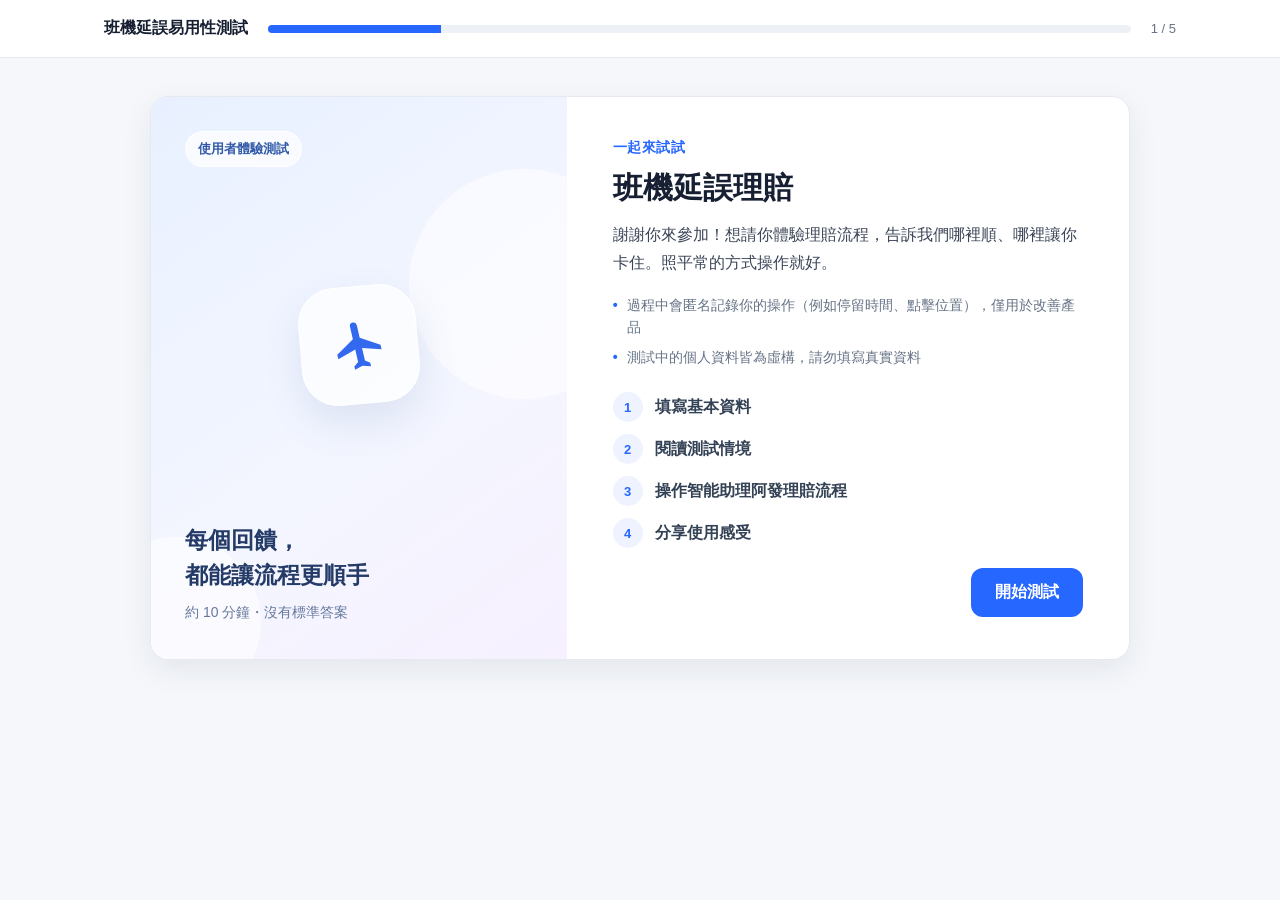
==== public/index.html @ a3221aa2 "Swap task detail sections and clarify OTP code" ====
<!doctype html>
<html lang="zh-Hant">
<head>
  <meta charset="utf-8" />
  <meta name="viewport" content="width=device-width,initial-scale=1,viewport-fit=cover" />
  <title>班機延誤｜線上易用性測試</title>
  <style>
    :root{
      --bg:#f5f7fb; --card:#fff; --text:#172033; --muted:#687386;
      --line:#e6eaf0; --brand:#2667ff; --brand2:#1f56d8; --danger:#d92d20;
      --radius:18px; --shadow:0 10px 30px rgba(23,32,51,.08);
    }
    *{box-sizing:border-box}
    body{margin:0;font-family:-apple-system,BlinkMacSystemFont,"Segoe UI","Noto Sans TC",sans-serif;background:var(--bg);color:var(--text)}
    .shell{min-height:90vh;display:flex;flex-direction:column}
    header{background:#fff;border-bottom:1px solid var(--line);position:sticky;top:0;z-index:20}
    .top{max-width:1120px;margin:auto;padding:18px 24px;display:flex;gap:20px;align-items:center}
    .brand{font-weight:800;white-space:nowrap}
    .progress{height:8px;background:#edf1f6;border-radius:999px;overflow:hidden;flex:1}
    .progress>i{display:block;height:100%;background:var(--brand);width:20%;transition:.25s}
    .stepText{font-size:13px;color:var(--muted);white-space:nowrap}
    main{width:min(1120px,calc(100% - 32px));margin:28px auto 52px}
    .card{background:var(--card);border:1px solid var(--line);border-radius:var(--radius);box-shadow:var(--shadow);padding:32px}
    .welcomeCard{max-width:980px;margin:10px auto;padding:0;display:grid;grid-template-columns:.85fr 1.15fr;overflow:hidden}
    .welcomeVisual{position:relative;isolation:isolate;min-height:430px;padding:34px;display:flex;flex-direction:column;justify-content:space-between;overflow:hidden;background:linear-gradient(145deg,#e8f0ff 0%,#f3f6ff 55%,#f7f1ff 100%)}
    .welcomeVisual:before,.welcomeVisual:after{content:"";position:absolute;z-index:-1;border-radius:50%;background:rgba(255,255,255,.58)}
    .welcomeVisual:before{width:230px;height:230px;right:-72px;top:72px}
    .welcomeVisual:after{width:170px;height:170px;left:-60px;bottom:-48px}
    .welcomeVisualLabel{width:max-content;padding:8px 12px;border:1px solid rgba(255,255,255,.85);border-radius:999px;background:rgba(255,255,255,.7);color:#3159a8;font-size:13px;font-weight:700}
    .welcomePlane{width:118px;height:118px;margin:auto;display:grid;place-items:center;border:1px solid rgba(255,255,255,.9);border-radius:36px;background:rgba(255,255,255,.72);box-shadow:0 18px 40px rgba(56,91,160,.12);transform:rotate(-5deg)}
    .welcomePlane svg{width:56px;height:56px;fill:#3269ef;transform:rotate(-8deg)}
    .welcomeVisualText{margin:0;font-size:23px;font-weight:800;line-height:1.5;color:#243b68}
    .welcomeVisualMeta{margin:8px 0 0;color:#66799d;font-size:14px}
    .welcomeContent{padding:42px 46px;display:flex;flex-direction:column}
    .welcomeEyebrow{margin-bottom:12px;color:var(--brand);font-size:14px;font-weight:800;letter-spacing:.04em}
    .welcomeContent h1{font-size:30px;margin:0 0 14px}
    .welcomeContent>p:not(.consentNote){margin:0;line-height:1.8}
    .welcomeSteps{list-style:none;padding:0;margin:24px 0 0;display:grid;gap:12px}
    .welcomeSteps li{display:flex;align-items:center;gap:12px;color:#344256;font-weight:600}
    .welcomeSteps span{width:30px;height:30px;flex:none;display:grid;place-items:center;border-radius:50%;background:#eef3ff;color:var(--brand);font-size:13px;font-weight:800}
    .welcomeNotices{list-style:none;margin:16px 0 0;padding:0;display:grid;gap:7px;color:#667386;font-size:14px;line-height:1.6}
    .welcomeNotices li{position:relative;padding-left:14px}
    .welcomeNotices li:before{content:"•";position:absolute;left:0;color:var(--brand);font-weight:800}
    .welcomeContent .consentNote{margin:16px 0 0;font-size:13px}
    .welcomeContent .actions{margin-top:auto;padding-top:20px}
    .welcomeContent .primary{padding:14px 24px}
    .page{display:none}.page.active{display:block}
    h1{font-size:32px;line-height:1.25;margin:0 0 12px} h2{font-size:22px;margin:0 0 18px}
    p{line-height:1.8;color:#3b4658}
    .muted{color:var(--muted)}
    .notice{background:#f7f9fc;border:1px solid var(--line);padding:18px 20px;border-radius:14px;margin:22px 0}
    .noticeHeader{display:flex;justify-content:space-between;align-items:center;gap:12px}
    .noticeHeader button{flex:none;border-radius:999px;padding:8px 13px;font-size:13px;white-space:nowrap}
    .applicationFillStatus{margin:8px 0 0;font-size:12px;color:var(--muted)}
    .consentNote{font-size:14px;margin:20px 0 0;color:var(--muted)}
    .page[data-page="2"] .field{margin:0}
    .page[data-page="2"] .grid{gap:16px}
    .page[data-page="2"] .grid + .field,
    .page[data-page="2"] .field + .grid{margin-top:16px}
    .surveyGrid{display:grid;grid-template-columns:1fr;gap:20px}
    .surveyQuestion{min-width:0;margin:0;padding:0;border:0}
    .surveyQuestion legend{margin-bottom:9px;font-weight:700;font-size:15px;line-height:1.55}
    .surveyQuestion legend .questionNumber{color:var(--brand);margin-right:5px}
    .surveyOptions{display:grid;grid-template-columns:1fr;gap:8px}
    .surveyOptions>label,.surveyOptionWithDetails>label{display:flex;width:100%;align-items:center;gap:10px;margin:0;padding:11px 14px;border:1px solid var(--line);border-radius:12px;background:#fff;font-size:14px;font-weight:500;line-height:1.45;cursor:pointer}
    .surveyOptionWithDetails{display:grid;gap:8px}
    .surveyOptions input{width:auto;margin:0;accent-color:var(--brand)}
    .surveyQuestion--wide{grid-column:1/-1}
    .surveyConditional[hidden]{display:none}
    .surveyOtherWrap{margin-top:10px;max-width:440px}
    .surveyOptionWithDetails .surveyOtherWrap{margin:0 0 0 28px}
    .surveyOtherWrap label{display:block;margin-bottom:6px;font-size:13px;color:var(--muted)}
    .surveyOtherWrap input{width:100%;padding:10px 12px;border:1px solid var(--line);border-radius:10px;background:#fff;color:var(--ink);font:inherit}
    .surveyOtherWrap input:focus{outline:2px solid #9fc3ff;border-color:var(--brand)}
    .applicationGrid{display:flex;flex-direction:column;gap:8px;margin-top:12px}
    .applicationItem{display:flex;gap:8px;align-items:baseline;min-width:0;line-height:1.55}
    .applicationItem>span{flex:none;white-space:nowrap}
    .applicationItem b{min-width:0;font-weight:700;overflow-wrap:anywhere}
    .sampleData{margin-top:14px;padding-top:12px;border-top:1px solid var(--line)}
    .sampleDataTitle{display:block;margin-bottom:8px}
    .taskDataToolbar{display:flex;justify-content:space-between;align-items:center;gap:12px;flex-wrap:wrap;margin:16px 0 8px}
    .taskDetailsToggle{display:inline-flex;align-items:center;padding:6px 0;border:0;background:transparent;color:var(--brand);font:inherit;font-weight:700;cursor:pointer}
    .taskDetailsToggle::before{content:"›";display:inline-block;margin-right:8px;font-size:22px;line-height:1;transition:transform .18s ease}
    .taskDetailsToggle[aria-expanded="true"]::before{transform:rotate(90deg)}
    .autofillActions{display:flex;align-items:center;justify-content:flex-end;flex-wrap:wrap;gap:8px}
    .autofillActions>button{flex:none;border-radius:999px;padding:9px 14px;font-size:13px;white-space:nowrap}
    .taskDetailsToggle:focus-visible{outline:2px solid var(--brand);outline-offset:3px;border-radius:5px}
    #personalDataContent[hidden]{display:none}
    #applicationFillStatus:empty{display:none}
    .srOnly{position:absolute;width:1px;height:1px;padding:0;margin:-1px;overflow:hidden;clip:rect(0,0,0,0);white-space:nowrap;border:0}
    .scenarioCard{max-width:700px;margin:0 auto;border-radius:32px}
    .scenarioEyebrow{display:inline-flex;margin-bottom:10px;color:var(--brand);font-size:13px;font-weight:800;letter-spacing:.04em}
    .scenarioCard h1{font-size:28px}
    .scenarioSection+.scenarioSection{margin-top:18px;border-top:1px solid var(--line);padding-top:14px}
    .scenarioSection h2{margin:0 0 6px;color:var(--brand);font-size:16px}
    .scenarioSection p{margin:0 0 10px}
    .scenarioSection p:last-child{margin-bottom:0}
    .operationTipCompletion{color:var(--brand);font-weight:700}
    .scenarioCountdown{min-height:22px;margin:18px 0 -14px;color:var(--brand);font-size:14px;font-weight:700;text-align:right}
    .scenarioCard #beginTaskBtn:disabled{background:#e7ebf2;color:#8590a2;opacity:1;cursor:not-allowed}
    .scenarioCard p{font-size:16px;line-height:1.9}
    .taskBackground{margin:0 0 12px;border-bottom:1px solid var(--line);padding-bottom:14px}
    .taskBackground summary{cursor:pointer;color:var(--brand);font-weight:700}
    .taskBackground[open] summary{margin-bottom:10px}
    .taskBriefCard{width:100%;max-width:560px;margin:0 auto 16px;border-radius:32px}
    .flowCard{width:100%;max-width:560px;margin:0 auto;padding:0;border:0;background:transparent;box-shadow:none}
    .flowInstructions{margin:0 0 18px}
    .actions{display:flex;justify-content:flex-end;gap:12px;margin-top:28px}
    button{border:0;border-radius:12px;padding:13px 20px;font-size:16px;font-weight:700;cursor:pointer}
    .primary{background:var(--brand);color:#fff}.primary:hover{background:var(--brand2)}
    .secondary{background:#eef3ff;color:var(--brand)}
    .ghost{background:#fff;border:1px solid var(--line);color:var(--text)}
    .danger{background:#fff2f1;color:var(--danger);border:1px solid #ffd5d2}
    label{font-weight:700;font-size:15px;display:block;margin-bottom:8px}
    .field{margin:20px 0}
    input,select,textarea{width:100%;border:1px solid #dfe4eb;border-radius:12px;padding:13px 14px;font-size:16px;background:#fff;color:var(--text)}
    select{
      -webkit-appearance:none;
      appearance:none;
      padding-left:24px;
      padding-right:48px;
      background-image:url("data:image/svg+xml,%3Csvg xmlns='http://www.w3.org/2000/svg' width='16' height='16' viewBox='0 0 24 24' fill='none' stroke='%23172033' stroke-width='2' stroke-linecap='round' stroke-linejoin='round'%3E%3Cpath d='m6 9 6 6 6-6'/%3E%3C/svg%3E");
      background-repeat:no-repeat;
      background-position:right 24px center;
      background-size:16px 16px;
    }
    textarea{min-height:110px;resize:vertical}
    .grid{display:grid;grid-template-columns:1fr 1fr;gap:10px}
    .radioRow{display:flex;gap:10px;flex-wrap:wrap}
    .radioRow label{font-weight:500;border:1px solid var(--line);padding:10px 14px;border-radius:12px;cursor:pointer;background:#fff}
    .radioRow input{width:auto;margin-right:6px}
    .taskLayout{display:grid;grid-template-columns:320px minmax(420px,1fr);gap:28px;align-items:start}
    .taskBrief{position:sticky;top:92px}
    .taskTag{display:inline-flex;align-items:center;background:#edf3ff;color:var(--brand);padding:7px 10px;border-radius:999px;font-weight:800;font-size:13px}
    .phoneWrap{display:flex;width:100%;min-width:0;justify-content:center}
    .phone{display:block;width:100%;max-width:none;min-width:0;flex:0 0 100%;height:auto;aspect-ratio:393/852;background:#fff;border:1px solid rgba(35,54,90,.1);border-radius:32px;box-shadow:0 22px 48px rgba(35,54,90,.2),0 4px 12px rgba(35,54,90,.1);overflow:hidden;position:relative}
    .phone:before{display:none}
    iframe{display:block;width:100%;height:100%;border:0;border-radius:inherit;background:#fff}
    .taskActions{grid-column:1/-1;display:flex;align-items:center;justify-content:space-between;gap:12px;width:100%;max-width:560px;margin:0 auto 24px;padding:12px 24px calc(12px + env(safe-area-inset-bottom));background:#fff;border:1px solid var(--line);border-radius:999px;box-shadow:var(--shadow)}
    .taskNavActions{display:flex;align-items:center;gap:8px}
    .taskActions button{border-radius:999px;padding:11px 18px;font-size:14px}
    .scale{display:grid;gap:7px}
    .scaleBounds{display:flex;justify-content:space-between;gap:12px;color:var(--muted);font-size:12px;font-weight:600;line-height:1.4}
    .scaleBounds span:last-child{text-align:right}
    .scaleOptions{display:grid;grid-template-columns:repeat(7,minmax(0,1fr));overflow:hidden;border:1px solid var(--brand);border-radius:5px}
    .scaleOptions label{position:relative;display:grid;place-items:center;min-width:0;height:40px;margin:0;padding:0;border:0;border-right:1px solid var(--brand);border-radius:0;background:#fff;color:var(--text);font-size:15px;font-weight:600;cursor:pointer}
    .scaleOptions label:last-child{border-right:0}
    .scaleOptions input{position:absolute;width:1px;height:1px;margin:0;padding:0;opacity:0}
    .scaleOptions label:has(input:checked){background:var(--brand);color:#fff}
    .scaleOptions label:focus-within{outline:2px solid var(--brand2);outline-offset:-3px}
    .hidden{display:none!important}
    .statusPill{display:inline-flex;padding:7px 10px;border-radius:999px;background:#f1f5f9;color:#475569;font-size:13px;font-weight:800}
    .taskActions button:disabled{opacity:.55;cursor:wait}
    @media(max-width:850px){
      .taskLayout{grid-template-columns:1fr}.taskBrief{position:static}.phone{width:100%;height:auto;aspect-ratio:393/852}.taskActions{grid-column:1;width:100%;margin:0 auto 24px;padding:12px 24px calc(12px + env(safe-area-inset-bottom))}
      .grid{grid-template-columns:1fr}.surveyGrid{grid-template-columns:1fr;gap:18px}.surveyQuestion--wide{grid-column:auto}.card{padding:22px}.flowCard{padding:0}.top{padding:14px 16px}h1{font-size:27px}
      .welcomeCard{grid-template-columns:1fr;margin:0 auto;padding:0}
      .welcomeVisual{min-height:230px;padding:22px 24px;display:grid;grid-template-columns:88px 1fr;grid-template-rows:auto 1fr;column-gap:18px;align-items:center}
      .welcomeVisualLabel{grid-column:1/-1;margin-bottom:16px}
      .welcomePlane{width:82px;height:82px;margin:0;border-radius:26px;grid-row:2}
      .welcomePlane svg{width:42px;height:42px}
      .welcomeVisualCopy{grid-column:2;grid-row:2}
      .welcomeVisualText{font-size:19px}
      .welcomeVisualMeta{font-size:13px}
      .welcomeContent{padding:28px 24px}
      .welcomeContent h1{font-size:26px}
      .welcomeContent .actions{margin-top:22px}
      .applicationGrid{gap:8px}
      .applicationItem{gap:4px;font-size:14px}
    }
    @media(max-width:560px){.taskActions{gap:8px;padding-left:12px;padding-right:12px}.taskNavActions{gap:6px}.taskActions button{padding:9px 10px;font-size:12px}.taskDataToolbar{align-items:flex-start;gap:8px}.taskDetailsToggle{font-size:13px}.autofillActions{width:100%;justify-content:flex-start;gap:6px}.autofillActions>button{padding:8px 10px;font-size:12px}}
  </style>
  <script src="config.js"></script>
</head>
<body>
<div class="shell">
<header>
  <div class="top">
    <div class="brand">班機延誤易用性測試</div>
    <div class="progress"><i id="progressBar"></i></div>
    <div class="stepText" id="stepText">1 / 5</div>
  </div>
</header>

<main>
  <section class="page active" data-page="1">
    <div class="card welcomeCard">
      <div class="welcomeVisual" aria-hidden="true">
        <span class="welcomeVisualLabel">使用者體驗測試</span>
        <div class="welcomePlane">
          <svg viewBox="0 0 24 24"><path d="M21 16v-2l-8-5V3.5a1.5 1.5 0 0 0-3 0V9l-8 5v2l8-2.5V19l-2 1.5V22l3.5-1 3.5 1v-1.5L13 19v-5.5L21 16z"/></svg>
        </div>
        <div class="welcomeVisualCopy">
          <p class="welcomeVisualText">每個回饋，<br>都能讓流程更順手</p>
          <p class="welcomeVisualMeta">約 10 分鐘・沒有標準答案</p>
        </div>
      </div>
      <div class="welcomeContent">
        <span class="welcomeEyebrow">一起來試試</span>
        <h1>班機延誤理賠</h1>
        <p>謝謝你來參加！想請你體驗理賠流程，告訴我們哪裡順、哪裡讓你卡住。照平常的方式操作就好。</p>
        <ul class="welcomeNotices" aria-label="測試提醒">
          <li>過程中會匿名記錄你的操作（例如停留時間、點擊位置），僅用於改善產品</li>
          <li>測試中的個人資料皆為虛構，請勿填寫真實資料</li>
        </ul>
        <ol class="welcomeSteps">
          <li><span>1</span>填寫基本資料</li>
          <li><span>2</span>閱讀測試情境</li>
          <li><span>3</span>操作智能助理阿發理賠流程</li>
          <li><span>4</span>分享使用感受</li>
        </ol>
        <div class="actions"><button class="primary" id="startBtn">開始測試</button></div>
      </div>
    </div>
  </section>

  <section class="page" data-page="2">
    <div class="card">
      <h2>操作前｜基本資料</h2>
      <div class="surveyGrid">
        <fieldset class="surveyQuestion surveyQuestion--wide">
          <legend><span class="questionNumber">1.</span>過去 1 年，你搭乘飛機的次數（單趟算一次）</legend>
          <div class="surveyOptions">
            <label><input name="flightFrequency" type="radio" value="0 次">0 次</label>
            <label><input name="flightFrequency" type="radio" value="1–2 次">1–2 次</label>
            <label><input name="flightFrequency" type="radio" value="3–5 次">3–5 次</label>
            <label><input name="flightFrequency" type="radio" value="6 次以上">6 次以上</label>
          </div>
        </fieldset>
        <fieldset class="surveyQuestion surveyQuestion--wide">
          <legend><span class="questionNumber">2.</span>過去 1 年，你購買旅遊險的次數？</legend>
          <div class="surveyOptions">
            <label><input name="insuranceFrequency" type="radio" value="0 次">0 次</label>
            <label><input name="insuranceFrequency" type="radio" value="1–2 次">1–2 次</label>
            <label><input name="insuranceFrequency" type="radio" value="3–5 次">3–5 次</label>
            <label><input name="insuranceFrequency" type="radio" value="6 次以上">6 次以上</label>
          </div>
        </fieldset>
        <fieldset class="surveyQuestion surveyQuestion--stacked">
          <legend><span class="questionNumber">3.</span>搭乘飛機時，你平常較常使用哪種登機證？</legend>
          <div class="surveyOptions">
            <label><input name="boardingPassPreference" type="radio" value="紙本登機證">紙本登機證</label>
            <label><input name="boardingPassPreference" type="radio" value="電子登機證／QR Code">電子登機證／QR Code</label>
            <label><input name="boardingPassPreference" type="radio" value="兩種都會使用">兩種都會使用</label>
            <label><input name="boardingPassPreference" type="radio" value="我沒有搭過飛機">我沒有搭過飛機</label>
          </div>
        </fieldset>
        <fieldset class="surveyQuestion surveyQuestion--wide surveyConditional" id="paperSourcesField" hidden>
          <legend><span class="questionNumber">4.</span>如果使用紙本登機證，你通常如何取得？（複選）</legend>
          <div class="surveyOptions">
            <label><input name="paperBoardingPassSources" type="checkbox" value="自己事先列印">自己事先列印</label>
            <label><input name="paperBoardingPassSources" type="checkbox" value="機場自助報到機列印">機場自助報到機列印</label>
            <label><input name="paperBoardingPassSources" type="checkbox" value="報到／托運行李時由櫃檯列印">報到／托運行李時由櫃檯列印</label>
            <label><input name="paperBoardingPassSources" type="checkbox" value="其他">其他</label>
          </div>
          <div class="surveyOtherWrap" id="paperOtherWrap" hidden>
            <label for="paperBoardingPassOther">請補充其他取得方式</label>
            <input id="paperBoardingPassOther" type="text" maxlength="120" placeholder="請填寫其他方式" />
          </div>
        </fieldset>
        <fieldset class="surveyQuestion surveyQuestion--wide surveyConditional" id="electronicSourcesField" hidden>
          <legend><span class="questionNumber">5.</span>如果使用電子登機證，你通常從哪裡取得或保存？（複選）</legend>
          <div class="surveyOptions">
            <label><input name="electronicBoardingPassSources" type="checkbox" value="航空公司 App">航空公司 App</label>
            <label><input name="electronicBoardingPassSources" type="checkbox" value="Apple Wallet／Google Wallet 等手機錢包">Apple Wallet／Google Wallet 等手機錢包</label>
            <label><input name="electronicBoardingPassSources" type="checkbox" value="Email">Email</label>
            <label><input name="electronicBoardingPassSources" type="checkbox" value="截圖／儲存在相簿">截圖／儲存在相簿</label>
            <label><input name="electronicBoardingPassSources" type="checkbox" value="其他">其他</label>
          </div>
          <div class="surveyOtherWrap" id="electronicOtherWrap" hidden>
            <label for="electronicBoardingPassOther">請補充其他取得或保存方式</label>
            <input id="electronicBoardingPassOther" type="text" maxlength="120" placeholder="請填寫其他方式" />
          </div>
        </fieldset>
        <fieldset class="surveyQuestion surveyQuestion--wide">
          <legend><span class="questionNumber">6.</span>旅程結束後，你通常會保留登機證嗎？</legend>
          <div class="surveyOptions">
            <label><input name="boardingPassRetention" type="radio" value="會，通常會保留">會，通常會保留</label>
            <label><input name="boardingPassRetention" type="radio" value="有需要時才會保留">有需要時才會保留</label>
            <label><input name="boardingPassRetention" type="radio" value="通常不會保留">通常不會保留</label>
            <label><input name="boardingPassRetention" type="radio" value="我忘記了">我忘記了</label>
          </div>
        </fieldset>
        <fieldset class="surveyQuestion surveyQuestion--wide">
          <legend><span class="questionNumber">7.</span>你有申請過旅遊險的理賠嗎？</legend>
          <div class="surveyOptions">
            <label><input name="travelInsuranceClaimExperience" type="radio" value="沒有">沒有</label>
            <label><input name="travelInsuranceClaimExperience" type="radio" value="有，1 次">有，1 次</label>
            <label><input name="travelInsuranceClaimExperience" type="radio" value="有，2 次以上">有，2 次以上</label>
          </div>
        </fieldset>
        <fieldset class="surveyQuestion surveyQuestion--wide">
          <legend><span class="questionNumber">8.</span>你有申請過其他保險的理賠嗎？</legend>
          <div class="surveyOptions">
            <label><input name="otherInsuranceClaimExperience" type="radio" value="沒有">沒有</label>
            <label><input name="otherInsuranceClaimExperience" type="radio" value="有，1 次">有，1 次</label>
            <label><input name="otherInsuranceClaimExperience" type="radio" value="有，2 次以上">有，2 次以上</label>
          </div>
        </fieldset>
      </div>
      <div class="actions">
        <button class="ghost" onclick="go(1)">上一步</button>
        <button class="primary" id="profileBtn">繼續</button>
      </div>
    </div>
  </section>

  <section class="page" data-page="3">
    <div class="card scenarioCard">
      <span class="scenarioEyebrow">任務情境</span>
      <h1>使用智能助理阿發完成班機延誤理賠申請</h1>
      <div id="scenarioCopy"></div>
      <p class="scenarioCountdown" id="scenarioCountdown" role="status" aria-live="polite"></p>
      <div class="actions">
        <button class="ghost" id="backScenarioBtn">上一步</button>
        <button class="primary" id="beginTaskBtn" disabled aria-describedby="scenarioCountdown">開始測試</button>
      </div>
    </div>
  </section>

  <section class="page" data-page="4">
    <div class="taskActions">
      <div class="statusPill" id="taskStatus">進行中</div>
      <div class="taskNavActions">
        <button class="ghost" id="backTaskBtn">返回上一步</button>
        <button class="ghost" id="retryTaskBtn" type="button" title="重新開始阿發理賠流程" aria-label="重新開始阿發理賠流程">重試</button>
        <button class="primary" id="giveUpBtn">我已完成</button>
      </div>
    </div>
    <div class="card taskBriefCard">
      <h2>本次任務資料</h2>
      <details class="taskBackground">
        <summary>查看情境背景</summary>
        <div id="taskCopy"></div>
      </details>
      <div class="taskDataToolbar">
        <button class="taskDetailsToggle" id="personalDataToggle" type="button" aria-expanded="false" aria-controls="personalDataContent">查看詳細個人資料</button>
        <div class="autofillActions" role="group" aria-label="測試資料代入">
          <button class="secondary" type="button" data-autofill-scope="otp" title="只代入目前開啟的 OTP 欄位">代入 OTP</button>
          <button class="secondary" type="button" data-autofill-scope="flight" title="只代入目前開啟的班機資料表單">代入班機資訊</button>
          <button class="secondary" type="button" data-autofill-scope="bank" title="只代入目前開啟的銀行資料表單">帶入銀行資訊</button>
        </div>
      </div>
      <p class="applicationFillStatus" id="applicationFillStatus" role="status" aria-live="polite"></p>
      <div id="personalDataContent" hidden>
      <div class="notice" id="applicationData">
        <div class="noticeHeader"><b>申請資料</b></div>
        <div class="applicationGrid">
          <div class="applicationItem" data-fill-label="銀行" data-fill-value="013 國泰世華商業銀行"><span>銀行：</span><b>013 國泰世華商業銀行</b></div>
          <div class="applicationItem" data-fill-label="分行名稱" data-fill-value="新竹分行"><span>分行名稱：</span><b>新竹分行</b></div>
          <div class="applicationItem" data-fill-label="匯款帳號" data-fill-value="0001907088923"><span>匯款帳號：</span><b>0001907088923</b></div>
          <div class="applicationItem" data-fill-label="身分證" data-fill-value="A123456789"><span>身分證：</span><b>A123456789</b></div>
          <div class="applicationItem hidden" data-login-only hidden data-fill-label="登入密碼" data-fill-value="Test1234"><span>登入密碼：</span><b>Test1234</b></div>
          <div class="applicationItem" data-fill-label="動態密碼" data-fill-value="123123"><span>動態密碼：</span><b>123123</b></div>
        </div>
        <div class="sampleData" id="flightData" hidden>
          <b class="sampleDataTitle">航班資料範例</b>
          <div class="applicationGrid">
            <div class="applicationItem" data-fill-label="乘客姓名" data-fill-value="TARO TEST"><span>乘客姓名：</span><b>TARO TEST</b></div>
            <div class="applicationItem" data-fill-label="航班編號" data-fill-value="TEST-001"><span>航班編號：</span><b>TEST-001</b></div>
            <div class="applicationItem" data-fill-label="航線" data-fill-value="大阪關西（KIX）→桃園（TPE）"><span>航線：</span><b>大阪關西（KIX）→桃園（TPE）</b></div>
            <div class="applicationItem" data-fill-label="起飛日期" data-fill-value="2026/09/30 12:00"><span>起飛日期：</span><b>2026/09/30 12:00</b></div>
          </div>
        </div>
      </div>
      </div>
    </div>
    <div class="card flowCard">
      <div class="phoneWrap">
        <div class="phone"><iframe id="flowFrame" title="智能助理阿發班機延誤流程"></iframe></div>
      </div>
    </div>
  </section>

  <section class="page" data-page="5">
    <div class="card">
      <h2>聊聊剛才的體驗</h2>
      <div class="field">
        <label>1. 整體而言，我覺得剛才的理賠申請流程容易完成。</label>
        <div class="scale" id="easeAgreementScale"></div>
      </div>
      <div class="field">
        <label>2. 完成剛才的操作後，你有多確定理賠申請已成功送出？</label>
        <div class="scale" id="submissionConfidenceScale"></div>
      </div>
      <div class="field">
        <label for="completionEvidence" id="completionEvidenceLabel">3. 依據第 2 題回答</label>
        <textarea id="completionEvidence" placeholder="請先回答第 2 題"></textarea>
      </div>
      <div id="groupBQuestions" class="hidden">
        <div class="field">
          <label>4. 剛才看到「登機證無法辨識」的畫面時，這個畫面有告訴你原因嗎？</label>
          <div class="surveyOptions">
            <div class="surveyOptionWithDetails">
              <label><input type="radio" name="failureCause" value="有，畫面說明了原因">有，畫面說明了原因（請簡述）</label>
              <div class="surveyOtherWrap" id="failureCauseOtherWrap" hidden>
                <label for="failureCauseOther">請簡述畫面說明的原因</label>
                <input id="failureCauseOther" type="text" maxlength="200" placeholder="請簡單描述畫面上的說明" />
              </div>
            </div>
            <label><input type="radio" name="failureCause" value="畫面有提到可能的原因，但不夠明確">畫面有提到可能的原因，但不夠明確</label>
            <label><input type="radio" name="failureCause" value="畫面沒有說明原因">畫面沒有說明原因</label>
            <label><input type="radio" name="failureCause" value="我沒有仔細看畫面">我沒有仔細看畫面</label>
          </div>
        </div>
        <div class="field surveyConditional" id="nextStepClarityField" hidden>
          <label>5. 第一次看到登機證辨識失敗時，你有多清楚接下來該怎麼做？</label>
          <div class="scale" id="nextStepClarityScale"></div>
        </div>
        <div class="field">
          <label for="delayProofPlan">6. 如果當下手上沒有班機延誤證明，你會怎麼取得？</label>
          <textarea id="delayProofPlan" placeholder="請描述你會如何取得"></textarea>
        </div>
      </div>
      <div class="field">
        <label>7. 下列哪些情況可以透過阿發申請班機延誤理賠？（可複選）</label>
        <div class="surveyOptions">
          <label><input type="checkbox" name="eligibilityScenarios" value="我自己投保，且要保人和被保險人都是我">我自己投保，且要保人和被保險人都是我</label>
          <label><input type="checkbox" name="eligibilityScenarios" value="我和家人一起投保">我和家人一起投保</label>
          <label><input type="checkbox" name="eligibilityScenarios" value="班機延誤後，我最後仍搭乘原班機">班機延誤後，我最後仍搭乘原班機</label>
          <label><input type="checkbox" name="eligibilityScenarios" value="班機延誤後，我最後沒有搭乘原班機">班機延誤後，我最後沒有搭乘原班機</label>
          <label><input type="checkbox" name="eligibilityScenarios" value="我想同時申請班機延誤和其他旅平險理賠">我想同時申請班機延誤和其他旅平險理賠</label>
        </div>
      </div>
      <div class="field">
        <label>8. 如果未來再次遇到班機延誤，我有信心能透過阿發獨立完成理賠申請。</label>
        <div class="scale" id="independentConfidenceScale"></div>
      </div>
      <div class="field">
        <label for="hesitationFeedback">9. 剛才有沒有讓你猶豫或不確定的地方？如果有，請說明。</label>
        <textarea id="hesitationFeedback" placeholder="選填"></textarea>
      </div>
      <div class="actions"><button class="primary" id="finishBtn">送出回饋</button></div>
    </div>
  </section>

  <section class="page" data-page="6">
    <div class="card" style="text-align:center;padding:24px 24px">
      <div style="font-size:54px">✓</div>
      <h1>感謝你的參與</h1>
      <p id="finishMessage">謝謝你來幫忙，這次測試完成了！</p>
    </div>
  </section>
</main>
</div>

<script>
const API = location.origin;
const LOCAL_PREVIEW = location.protocol === "file:";
const FLOW_URL = (window.APP_CONFIG && APP_CONFIG.FLOW_URL) || (LOCAL_PREVIEW
  ? new URL("./flow/index.html", location.href).href
  : new URL("/flow/", location.origin).href);
let currentPage = 1, session = null, taskCompletionInProgress = false, taskRetryCount = 0, taskStarted = false, flowFrameReady = false, pendingAutofillData = null, scenarioCountdownTimer = null, scenarioCountdownDeadline = 0, scenarioCountdownComplete = false;
const TOTAL_STEPS = 5;
const SCENARIO_READING_DURATION_MS = 40000;

const localPreviewNotice = document.getElementById("localPreviewNotice");
const flowFrame = document.getElementById("flowFrame");
if (LOCAL_PREVIEW && localPreviewNotice) localPreviewNotice.classList.remove("hidden");

function selected(name){ return document.querySelector(`input[name="${name}"]:checked`)?.value || ""; }
function selectedMany(name){ return [...document.querySelectorAll(`input[name="${name}"]:checked`)].map(input=>input.value); }
function updateOtherSourceQuestions(){
  const paperOther=selectedMany("paperBoardingPassSources").includes("其他");
  const electronicOther=selectedMany("electronicBoardingPassSources").includes("其他");
  document.getElementById("paperOtherWrap").hidden=!paperOther;
  document.getElementById("electronicOtherWrap").hidden=!electronicOther;
  if(!paperOther) document.getElementById("paperBoardingPassOther").value="";
  if(!electronicOther) document.getElementById("electronicBoardingPassOther").value="";
}
function updateBoardingSourceQuestions(){
  const preference=selected("boardingPassPreference");
  const showPaper=["紙本登機證","兩種都會使用"].includes(preference);
  const showElectronic=["電子登機證／QR Code","兩種都會使用"].includes(preference);
  document.getElementById("paperSourcesField").hidden=!showPaper;
  document.getElementById("electronicSourcesField").hidden=!showElectronic;
  if(!showPaper) document.querySelectorAll('input[name="paperBoardingPassSources"]').forEach(input=>input.checked=false);
  if(!showElectronic) document.querySelectorAll('input[name="electronicBoardingPassSources"]').forEach(input=>input.checked=false);
  updateOtherSourceQuestions();
}
function go(n){
  if(n===3){
    startScenarioCountdown();
  }else if(currentPage===3&&scenarioCountdownTimer){
    clearInterval(scenarioCountdownTimer);
    scenarioCountdownTimer=null;
    scenarioCountdownDeadline=0;
  }
  currentPage = n;
  document.querySelectorAll(".page").forEach(p=>p.classList.toggle("active", +p.dataset.page===n));
  const shown = Math.min(n,TOTAL_STEPS);
  document.getElementById("progressBar").style.width=(shown/TOTAL_STEPS*100)+"%";
  document.getElementById("stepText").textContent=n<=TOTAL_STEPS?`${n} / ${TOTAL_STEPS}`:"完成";
  scrollTo({top:0,behavior:"smooth"});
}
function startScenarioCountdown(){
  const button=document.getElementById("beginTaskBtn"),status=document.getElementById("scenarioCountdown");
  if(scenarioCountdownComplete){button.disabled=false;return;}
  if(scenarioCountdownTimer)return;
  scenarioCountdownDeadline=Date.now()+SCENARIO_READING_DURATION_MS;
  button.disabled=true;
  let previousText="";
  const update=()=>{
    const remainingMs=Math.max(0,scenarioCountdownDeadline-Date.now());
    if(remainingMs===0){
      clearInterval(scenarioCountdownTimer);
      scenarioCountdownTimer=null;
      scenarioCountdownComplete=true;
      button.disabled=false;
      status.textContent="閱讀時間已結束，可以繼續測試。";
      return;
    }
    const remainingSeconds=Math.ceil(remainingMs/1000),minutes=String(Math.floor(remainingSeconds/60)).padStart(2,"0"),seconds=String(remainingSeconds%60).padStart(2,"0"),text=`請閱讀任務情境，倒數 ${minutes}:${seconds}`;
    if(text!==previousText){status.textContent=text;previousText=text;}
  };
  update();
  scenarioCountdownTimer=setInterval(update,250);
}
function scale(id,name,leftLabel,rightLabel){
  const el=document.getElementById(id);
  el.innerHTML=`<div class="scaleBounds" aria-hidden="true"><span>${leftLabel}</span><span>${rightLabel}</span></div><div class="scaleOptions" role="radiogroup" aria-label="${leftLabel}到${rightLabel}">${[1,2,3,4,5,6,7].map(n=>`<label><input type="radio" name="${name}" value="${n}" aria-label="${n}">${n}</label>`).join("")}</div>`;
}
scale("easeAgreementScale","easeAgreement","非常不同意","非常同意");
scale("submissionConfidenceScale","submissionConfidence","非常不確定","非常確定");
scale("nextStepClarityScale","nextStepClarity","完全不清楚","非常清楚");
scale("independentConfidenceScale","independentConfidence","非常不同意","非常同意");
let completionEvidenceBranch=null;
document.querySelectorAll('input[name="submissionConfidence"]').forEach(input=>input.addEventListener("change",()=>{
  const score=Number(selected("submissionConfidence"));
  const label=document.getElementById("completionEvidenceLabel");
  const textarea=document.getElementById("completionEvidence");
  const branch=score>=5?"certain":"uncertain";
  if(completionEvidenceBranch&&completionEvidenceBranch!==branch) textarea.value="";
  completionEvidenceBranch=branch;
  const prompt=score>=5
    ? {label:"3. 是看到什麼讓你確定申請已送出？",placeholder:"請描述讓你確定申請已送出的訊息或畫面"}
    : {label:"3. 是什麼部分讓你難以確定？如果要讓你更確定，畫面還需要出現什麼？",placeholder:"請描述讓你難以確定的部分，以及希望畫面補充的資訊"};
  label.textContent=prompt.label;
  textarea.placeholder=prompt.placeholder;
}));
document.querySelectorAll('input[name="failureCause"]').forEach(input=>input.addEventListener("change",()=>{
  const failureCause=selected("failureCause");
  const needsExplanation=failureCause==="有，畫面說明了原因";
  const needsClarity=["有，畫面說明了原因","畫面有提到可能的原因，但不夠明確"].includes(failureCause);
  document.getElementById("failureCauseOtherWrap").hidden=!needsExplanation;
  if(!needsExplanation) document.getElementById("failureCauseOther").value="";
  document.getElementById("nextStepClarityField").hidden=!needsClarity;
  if(!needsClarity) document.querySelectorAll('input[name="nextStepClarity"]').forEach(input=>input.checked=false);
}));

async function api(path, opts={}){
  if(LOCAL_PREVIEW){
    if(path==="/api/sessions"){
      return {
        id: globalThis.crypto?.randomUUID?.() || `preview-${Date.now()}-${Math.random().toString(36).slice(2)}`,
        group_code: Math.random()<0.5 ? "A" : "B"
      };
    }
    return {ok:true};
  }
  const res = await fetch(API+path,{headers:{"Content-Type":"application/json",...(opts.headers||{})},...opts});
  if(!res.ok) throw new Error(await res.text());
  return res.json();
}

document.getElementById("startBtn").onclick=()=>{
  go(2);
};

function sendPendingAutofill(){
  if(!flowFrameReady||!pendingAutofillData||!flowFrame.contentWindow) return;
  flowFrame.contentWindow.postMessage({type:"flight-delay-autofill",...pendingAutofillData},"*");
  pendingAutofillData=null;
}

document.querySelectorAll("[data-autofill-scope]").forEach(button=>button.addEventListener("click",()=>{
  const scope=button.dataset.autofillScope;
  const getValue=(container,label)=>{
    const item=document.querySelector(`${container} [data-fill-label="${label}"]`);
    const source=document.querySelector(container);
    return item&&source&&!source.hidden&&!item.hidden&&!item.classList.contains("hidden")?item.dataset.fillValue||"":"";
  };
  let data={};
  if(scope==="otp") data={otp:getValue("#applicationData","動態密碼")};
  if(scope==="bank") data={bankCode:getValue("#applicationData","銀行").slice(0,3),branch:getValue("#applicationData","分行名稱"),bankAccount:getValue("#applicationData","匯款帳號")};
  if(scope==="flight"){
    const route=getValue("#flightData","航線"),routeCodes=[...route.matchAll(/[（(]([A-Z]{3})[）)]/g)].map(match=>match[1]);
    const flightTime=getValue("#flightData","起飛日期");
    const [flightDate="",flightHour=""]=flightTime.split(" ");
    const [flightYear="",flightMonth="",flightDay=""]=flightDate.split("/");
    data={passenger:getValue("#flightData","乘客姓名"),flight:getValue("#flightData","航班編號"),origin:routeCodes[0]||"",destination:routeCodes[1]||"",year:flightYear,date:flightMonth&&flightDay?`${flightMonth}/${flightDay}`:"",scheduledDate:flightDate,scheduledHour:flightHour};
  }
  pendingAutofillData={scope,data};
  const status=document.getElementById("applicationFillStatus");
  if(!flowFrameReady){status.textContent="智能助理阿發畫面載入中，載入完成後會代入對應資料。";return;}
  sendPendingAutofill();
  status.textContent="資料代入中…";
}));

document.querySelectorAll('input[name="boardingPassPreference"]').forEach(input=>input.addEventListener("change",updateBoardingSourceQuestions));
document.querySelectorAll('input[name="paperBoardingPassSources"],input[name="electronicBoardingPassSources"]').forEach(input=>input.addEventListener("change",updateOtherSourceQuestions));
document.getElementById("personalDataToggle").addEventListener("click",(event)=>{
  const button=event.currentTarget;
  const expanded=button.getAttribute("aria-expanded")==="true";
  button.setAttribute("aria-expanded",String(!expanded));
  document.getElementById("personalDataContent").hidden=expanded;
});

document.getElementById("profileBtn").onclick=async()=>{
  const preference=selected("boardingPassPreference");
  const profile={
    flight_frequency:selected("flightFrequency"),
    travel_insurance_frequency:selected("insuranceFrequency"),
    boarding_pass_preference:preference,
    paper_boarding_pass_sources:selectedMany("paperBoardingPassSources"),
    paper_boarding_pass_sources_other:document.getElementById("paperBoardingPassOther").value.trim(),
    electronic_boarding_pass_sources:selectedMany("electronicBoardingPassSources"),
    electronic_boarding_pass_sources_other:document.getElementById("electronicBoardingPassOther").value.trim(),
    boarding_pass_retention:selected("boardingPassRetention"),
    travel_insurance_claim_experience:selected("travelInsuranceClaimExperience"),
    other_insurance_claim_experience:selected("otherInsuranceClaimExperience")
  };
  const hasPaperQuestion=["紙本登機證","兩種都會使用"].includes(preference);
  const hasElectronicQuestion=["電子登機證／QR Code","兩種都會使用"].includes(preference);
  if(!profile.flight_frequency||!profile.travel_insurance_frequency||!preference||!profile.boarding_pass_retention||!profile.travel_insurance_claim_experience||!profile.other_insurance_claim_experience) return alert("請先完成第 1、2、3、6、7、8 題。");
  if(hasPaperQuestion&&!profile.paper_boarding_pass_sources.length) return alert("請完成第 4 題。");
  if(hasElectronicQuestion&&!profile.electronic_boarding_pass_sources.length) return alert("請完成第 5 題。");
  if(profile.paper_boarding_pass_sources.includes("其他")&&!profile.paper_boarding_pass_sources_other) return alert("請補充第 4 題的其他取得方式。");
  if(profile.electronic_boarding_pass_sources.includes("其他")&&!profile.electronic_boarding_pass_sources_other) return alert("請補充第 5 題的其他取得或保存方式。");
  session = await api("/api/sessions",{method:"POST",body:JSON.stringify({
    viewport:`${innerWidth}x${innerHeight}`, user_agent:navigator.userAgent
  })});
  const profileRecorded=await sendEvent("pre_task_profile",profile);
  if(!profileRecorded) return alert("基本資料尚未成功儲存，請確認網路連線後再按繼續。");
  taskRetryCount = 0;
  taskStarted = false;
  taskCompletionInProgress = false;
  scenarioCountdownComplete = false;
  flowFrameReady=false;
  pendingAutofillData=null;
  flowFrame.src="about:blank";
  document.getElementById("taskStatus").textContent="進行中";
  document.getElementById("beginTaskBtn").textContent="開始測試";
  document.getElementById("retryTaskBtn").disabled = false;
  document.getElementById("retryTaskBtn").setAttribute("aria-label", "重新開始阿發理賠流程");
  setupTask();
  go(3);
};

function setupTask(){
  const group=session.group_code;
  document.getElementById("flightData").hidden=false;
  document.querySelectorAll("[data-login-only]").forEach((item)=>{
    const showForGroupB=group==="B";
    item.hidden=!showForGroupB;
    item.classList.toggle("hidden",!showForGroupB);
  });
  const situation = `<p>你剛結束日本旅遊並返回台北。回程航班日期為 <b>2026/09/30</b>，當天班機延誤約 <b>5 小時</b> 後才順利返台。</p>` + (group==="A"
   ? `<p>你已購買國泰產險的旅遊平安險，手上仍保留 <b>紙本登機證</b>，但目前還不是國泰產險會員。</p>`
   : `<p>你已購買國泰產險的旅遊平安險，手上保留的是航空公司 App／手機錢包中的 <b>電子登機證 QR Code</b>，但目前還不是國泰產險會員。</p>`);
  const task = `<p>請先完成 <b>國泰產險會員註冊</b>，再透過阿發申請 <b>班機延誤理賠</b>，依照畫面完成你認為需要的操作。</p>`;
  const operationTip = `<section class="scenarioSection"><h2>操作提示</h2><p>測試過程中的 <b>OTP 是 123123</b>；銀行帳號與班機資訊皆可使用「<b>測試資料一鍵帶入</b>」。<b>會員註冊時也不需要輸入真實個人資料，請使用任意相同格式的資料填寫即可。</b></p><p class="operationTipCompletion">當你認為任務已完成時，請點擊上方「<b>我已完成</b>」。</p></section>`;
  document.getElementById("scenarioCopy").innerHTML = `<section class="scenarioSection"><h2>情境</h2>${situation}</section><section class="scenarioSection"><h2>任務</h2>${task}</section>${operationTip}`;
  document.getElementById("taskCopy").innerHTML = `<section class="scenarioSection"><h2>情境</h2>${situation}</section><section class="scenarioSection"><h2>任務</h2>${task}</section>${operationTip}`;
  document.getElementById("groupBQuestions").classList.toggle("hidden",group!=="B");
}

function startTask(){
  if(taskStarted) return;
  taskStarted=true;
  document.getElementById("beginTaskBtn").textContent="繼續測試";
  flowFrameReady=false;
  const group=session.group_code;
  const url = new URL(FLOW_URL);
  url.searchParams.set("research","1"); url.searchParams.set("group",group); url.searchParams.set("session",session.id);
  flowFrame.src=url.toString();
  sendEvent("task_start",{group});
}

document.getElementById("beginTaskBtn").onclick=()=>{ if(!scenarioCountdownComplete)return; go(4); startTask(); };
document.getElementById("backScenarioBtn").onclick=()=>{ sendEvent("back",{source:"scenario-page"}); go(2); };
document.getElementById("backTaskBtn").onclick=()=>{ sendEvent("back",{source:"task-page"}); go(3); };
document.getElementById("retryTaskBtn").onclick=async(event)=>{
  const button=event.currentTarget;
  if(!session || taskCompletionInProgress || button.disabled) return;
  button.disabled=true;
  const nextCount=taskRetryCount+1;
  const recorded=await sendEvent("retry",{source:"task-footer",attempt:nextCount});
  if(recorded){
    taskRetryCount=nextCount;
    const url=new URL(FLOW_URL);
    url.searchParams.set("research","1");
    url.searchParams.set("group",session.group_code);
    url.searchParams.set("session",session.id);
    url.searchParams.set("retry",String(taskRetryCount));
    flowFrameReady=false;
    pendingAutofillData=null;
    flowFrame.src=url.toString();
    document.getElementById("taskStatus").textContent="進行中";
    document.getElementById("beginTaskBtn").textContent="繼續測試";
  }else{
    alert("重試紀錄沒有成功送出，請確認網路後再試。");
  }
  button.disabled=taskCompletionInProgress;
};

async function sendEvent(event_name, meta={}, page_id=null, page_name=null){
  if(!session) return false;
  try{
    await api("/api/events",{method:"POST",body:JSON.stringify({session_id:session.id,event_name,page_id,page_name,meta})});
    return true;
  }catch(e){ return false; }
}

async function completeTask(source, event={}){
  if(taskCompletionInProgress || !session) return;
  taskCompletionInProgress = true;
  const eventMeta = source === "flow" ? (event.meta || {}) : {source:"participant-button"};
  await sendEvent("task_success",eventMeta,event.page_id || null,event.page_name || null);
  document.getElementById("taskStatus").textContent="任務已完成";
  await api(`/api/sessions/${session.id}/finish`,{method:"POST",body:JSON.stringify({status:"completed",abandon_location:null})});
  go(5);
}

window.addEventListener("message", async (ev)=>{
  const allowed = new URL(FLOW_URL).origin;
  if(ev.source!==flowFrame.contentWindow||ev.origin!==allowed) return;
  const d=ev.data||{};
  if(d.type==="flight-delay-flow-ready"){
    flowFrameReady=true;
    sendPendingAutofill();
    return;
  }
  if(d.type==="flight-delay-autofill-complete"){
    document.getElementById("applicationFillStatus").textContent=d.filled
      ? `已將「${d.screen||"本頁"}」的虛構資料帶入，請檢查欄位後繼續操作。`
      : d.message||"目前畫面沒有可代入的欄位。請先開啟對應表單，再點選一次。";
    return;
  }
  if(d.type!=="flight-delay-research") return;
  if(d.event==="task_success"){
    await completeTask("flow",d);
    return;
  }
  await sendEvent(d.event,d.meta||{},d.page_id||null,d.page_name||null);
});

document.getElementById("giveUpBtn").onclick=async()=>{
  if(!confirm("已完成操作，要前往回饋頁嗎？")) return;
  await completeTask("participant");
};

document.getElementById("finishBtn").onclick=async()=>{
  const easeAgreement=selected("easeAgreement"),submissionConfidence=selected("submissionConfidence");
  const completionEvidence=document.getElementById("completionEvidence").value.trim();
  const isGroupB=session.group_code==="B";
  const failureCause=isGroupB?selected("failureCause"):"";
  const failureCauseOther=isGroupB?document.getElementById("failureCauseOther").value.trim():"";
  const asksNextStepClarity=isGroupB&&["有，畫面說明了原因","畫面有提到可能的原因，但不夠明確"].includes(failureCause);
  const nextStepClarity=asksNextStepClarity?selected("nextStepClarity"):"";
  const delayProofPlan=isGroupB?document.getElementById("delayProofPlan").value.trim():"";
  const eligibilityScenarios=[...document.querySelectorAll('input[name="eligibilityScenarios"]:checked')].map(input=>input.value);
  const independentConfidence=selected("independentConfidence");
  const hesitationFeedback=document.getElementById("hesitationFeedback").value.trim();
  if(!easeAgreement) return alert("請先完成第 1 題。");
  if(!submissionConfidence) return alert("請先完成第 2 題。");
  if(!completionEvidence) return alert("請填寫第 3 題。");
  if(isGroupB&&!failureCause) return alert("請先完成第 4 題。");
  if(isGroupB&&failureCause==="有，畫面說明了原因"&&!failureCauseOther) return alert("請簡述畫面說明的原因。");
  if(asksNextStepClarity&&!nextStepClarity) return alert("請先完成第 5 題。");
  if(isGroupB&&!delayProofPlan) return alert("請填寫第 6 題。");
  if(!eligibilityScenarios.length) return alert("請至少選擇一個第 7 題的情況。");
  if(!independentConfidence) return alert("請先完成第 8 題。");
  const payload={
    ease_agreement:+easeAgreement,
    submission_confidence:+submissionConfidence,
    completion_evidence:completionEvidence,
    failure_cause:failureCause||null,
    failure_cause_other:failureCauseOther,
    next_step_clarity:asksNextStepClarity?+nextStepClarity:null,
    delay_proof_plan:delayProofPlan||null,
    eligibility_scenarios:eligibilityScenarios,
    independent_confidence:+independentConfidence,
    hesitation_feedback:hesitationFeedback
  };
  payload.difficulty=payload.ease_agreement;
  payload.uncertainty_text=payload.hesitation_feedback;
  payload.recovery_understanding=payload.next_step_clarity;
  payload.progress_confidence=payload.independent_confidence;
  await api(`/api/sessions/${session.id}/answers`,{method:"POST",body:JSON.stringify(payload)});
  if(LOCAL_PREVIEW) document.getElementById("finishMessage").textContent="本機預覽結束囉，操作資料沒有送出。";
  go(6);
};

addEventListener("beforeunload",()=>{
  if(session && [3,4].includes(currentPage) && !LOCAL_PREVIEW){
    navigator.sendBeacon("/api/events",new Blob([JSON.stringify({session_id:session.id,event_name:"page_exit",meta:{research_page:currentPage}})],{type:"application/json"}));
  }
});

</script>
</body>
</html>
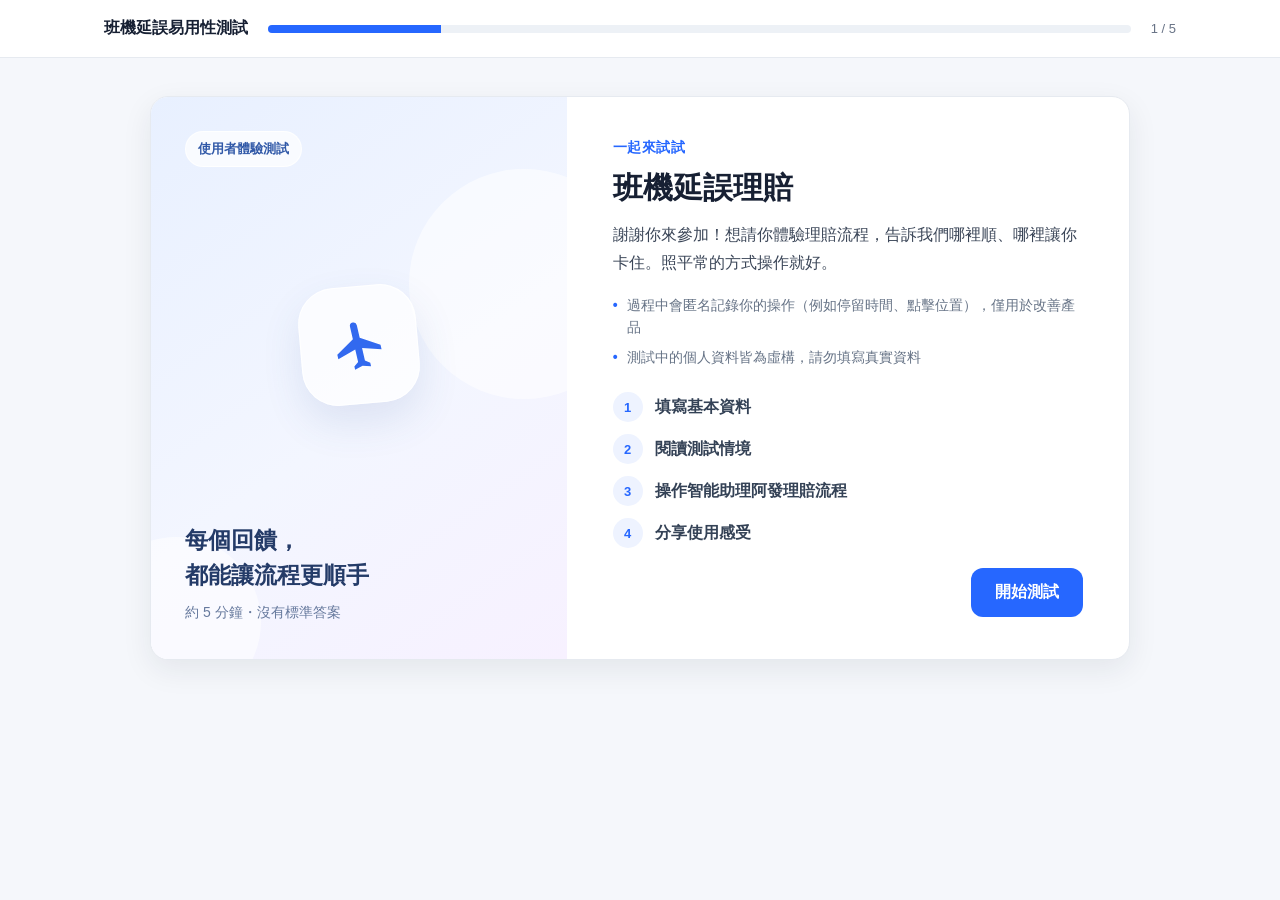
==== commit 8503d215: "Update estimated test duration to five minutes" ====
--- a/public/index.html
+++ b/public/index.html
@@ -80,8 +80,8 @@
     .sampleDataTitle{display:block;margin-bottom:8px}
     .taskDataToolbar{display:flex;justify-content:space-between;align-items:center;gap:12px;flex-wrap:wrap;margin:16px 0 8px}
     .taskDetailsToggle{display:inline-flex;align-items:center;padding:6px 0;border:0;background:transparent;color:var(--brand);font:inherit;font-weight:700;cursor:pointer}
-    .taskDetailsToggle::before{content:"›";display:inline-block;margin-right:8px;font-size:22px;line-height:1;transition:transform .18s ease}
-    .taskDetailsToggle[aria-expanded="true"]::before{transform:rotate(90deg)}
+    .taskDetailsToggle::before,.taskBackground summary::before{content:"▸";display:inline-block;flex:none;margin-right:8px;font-size:18px;line-height:1;transition:transform .18s ease}
+    .taskDetailsToggle[aria-expanded="true"]::before,.taskBackground[open] summary::before{transform:rotate(90deg)}
     .autofillActions{display:flex;align-items:center;justify-content:flex-end;flex-wrap:wrap;gap:8px}
     .autofillActions>button{flex:none;border-radius:999px;padding:9px 14px;font-size:13px;white-space:nowrap}
     .taskDetailsToggle:focus-visible{outline:2px solid var(--brand);outline-offset:3px;border-radius:5px}
@@ -100,7 +100,8 @@
     .scenarioCard #beginTaskBtn:disabled{background:#e7ebf2;color:#8590a2;opacity:1;cursor:not-allowed}
     .scenarioCard p{font-size:16px;line-height:1.9}
     .taskBackground{margin:0 0 12px;border-bottom:1px solid var(--line);padding-bottom:14px}
-    .taskBackground summary{cursor:pointer;color:var(--brand);font-weight:700}
+    .taskBackground summary{display:flex;align-items:center;list-style:none;cursor:pointer;color:var(--brand);font-weight:700}
+    .taskBackground summary::-webkit-details-marker{display:none}
     .taskBackground[open] summary{margin-bottom:10px}
     .taskBriefCard{width:100%;max-width:560px;margin:0 auto 16px;border-radius:32px}
     .flowCard{width:100%;max-width:560px;margin:0 auto;padding:0;border:0;background:transparent;box-shadow:none}
@@ -192,7 +193,7 @@
         </div>
         <div class="welcomeVisualCopy">
           <p class="welcomeVisualText">每個回饋，<br>都能讓流程更順手</p>
-          <p class="welcomeVisualMeta">約 10 分鐘・沒有標準答案</p>
+          <p class="welcomeVisualMeta">約 5 分鐘・沒有標準答案</p>
         </div>
       </div>
       <div class="welcomeContent">
@@ -336,9 +337,9 @@
       <div class="taskDataToolbar">
         <button class="taskDetailsToggle" id="personalDataToggle" type="button" aria-expanded="false" aria-controls="personalDataContent">查看詳細個人資料</button>
         <div class="autofillActions" role="group" aria-label="測試資料代入">
-          <button class="secondary" type="button" data-autofill-scope="otp" title="只代入目前開啟的 OTP 欄位">代入 OTP</button>
+          <button class="secondary" type="button" data-autofill-scope="otp" title="只代入目前開啟的動態密碼欄位">代入動態密碼</button>
           <button class="secondary" type="button" data-autofill-scope="flight" title="只代入目前開啟的班機資料表單">代入班機資訊</button>
-          <button class="secondary" type="button" data-autofill-scope="bank" title="只代入目前開啟的銀行資料表單">帶入銀行資訊</button>
+          <button class="secondary" type="button" data-autofill-scope="bank" title="只代入目前開啟的銀行資料表單">代入銀行資訊</button>
         </div>
       </div>
       <p class="applicationFillStatus" id="applicationFillStatus" role="status" aria-live="polite"></p>
@@ -659,7 +660,7 @@
    ? `<p>你已購買國泰產險的旅遊平安險，手上仍保留 <b>紙本登機證</b>，但目前還不是國泰產險會員。</p>`
    : `<p>你已購買國泰產險的旅遊平安險，手上保留的是航空公司 App／手機錢包中的 <b>電子登機證 QR Code</b>，但目前還不是國泰產險會員。</p>`);
   const task = `<p>請先完成 <b>國泰產險會員註冊</b>，再透過阿發申請 <b>班機延誤理賠</b>，依照畫面完成你認為需要的操作。</p>`;
-  const operationTip = `<section class="scenarioSection"><h2>操作提示</h2><p>測試過程中的 <b>OTP 是 123123</b>；銀行帳號與班機資訊皆可使用「<b>測試資料一鍵帶入</b>」。<b>會員註冊時也不需要輸入真實個人資料，請使用任意相同格式的資料填寫即可。</b></p><p class="operationTipCompletion">當你認為任務已完成時，請點擊上方「<b>我已完成</b>」。</p></section>`;
+  const operationTip = `<section class="scenarioSection"><h2>操作提示</h2><p>測試過程中的 <b>動態密碼（OTP）為 123123</b>；銀行帳號與班機資訊皆可使用「<b>測試資料一鍵代入</b>」。<b>會員註冊時也不需要輸入真實個人資料，請使用任意相同格式的資料填寫即可。</b></p><p class="operationTipCompletion">當你認為任務已完成時，請點擊上方「<b>我已完成</b>」。</p></section>`;
   document.getElementById("scenarioCopy").innerHTML = `<section class="scenarioSection"><h2>情境</h2>${situation}</section><section class="scenarioSection"><h2>任務</h2>${task}</section>${operationTip}`;
   document.getElementById("taskCopy").innerHTML = `<section class="scenarioSection"><h2>情境</h2>${situation}</section><section class="scenarioSection"><h2>任務</h2>${task}</section>${operationTip}`;
   document.getElementById("groupBQuestions").classList.toggle("hidden",group!=="B");
@@ -733,7 +734,7 @@
   }
   if(d.type==="flight-delay-autofill-complete"){
     document.getElementById("applicationFillStatus").textContent=d.filled
-      ? `已將「${d.screen||"本頁"}」的虛構資料帶入，請檢查欄位後繼續操作。`
+      ? `已將「${d.screen||"本頁"}」的虛構資料代入，請檢查欄位後繼續操作。`
       : d.message||"目前畫面沒有可代入的欄位。請先開啟對應表單，再點選一次。";
     return;
   }
